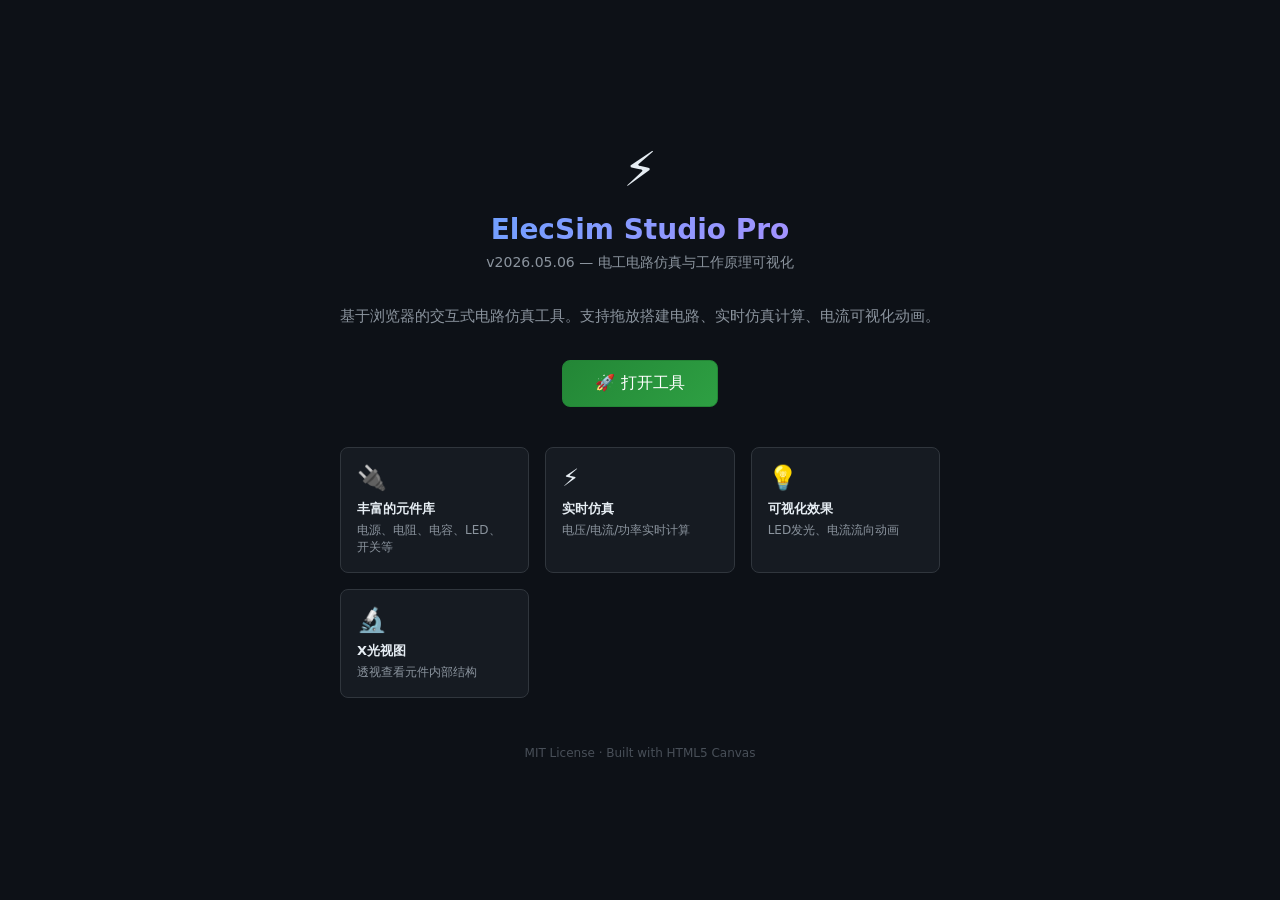
==== home.html @ 3fd150ce "Initial commit: ElecSim Studio Pro - circuit simulation tool - Interactive circuit canvas with grid," ====
<!DOCTYPE html>
<html lang="zh-CN">
<head>
  <meta charset="UTF-8">
  <meta name="viewport" content="width=device-width, initial-scale=1.0">
  <title>ElecSim Studio Pro</title>
  <style>
    * { margin: 0; padding: 0; box-sizing: border-box; }
    body {
      font-family: -apple-system, BlinkMacSystemFont, 'Segoe UI', system-ui, sans-serif;
      background: #0d1117;
      color: #e6edf3;
      display: flex;
      flex-direction: column;
      align-items: center;
      justify-content: center;
      min-height: 100vh;
      padding: 40px 20px;
    }
    .container { max-width: 600px; text-align: center; }
    .logo { font-size: 48px; margin-bottom: 16px; }
    h1 { font-size: 28px; margin-bottom: 8px; background: linear-gradient(135deg, #58a6ff, #bc8cff); -webkit-background-clip: text; -webkit-text-fill-color: transparent; }
    .version { color: #8b949e; font-size: 14px; margin-bottom: 32px; }
    .desc { color: #8b949e; font-size: 15px; line-height: 1.6; margin-bottom: 32px; }
    .btn {
      display: inline-block;
      padding: 12px 32px;
      background: linear-gradient(135deg, #238636, #2ea043);
      color: #fff;
      text-decoration: none;
      border-radius: 8px;
      font-size: 16px;
      font-weight: 500;
      transition: all .2s;
      border: 1px solid #238636;
    }
    .btn:hover { background: linear-gradient(135deg, #2ea043, #3fb950); transform: translateY(-1px); box-shadow: 0 4px 16px rgba(46,160,67,.3); }
    .features { display: grid; grid-template-columns: repeat(auto-fit, minmax(150px, 1fr)); gap: 16px; margin-top: 40px; text-align: left; }
    .feature { background: #161b22; border: 1px solid #30363d; border-radius: 8px; padding: 16px; }
    .feature .icon { font-size: 24px; margin-bottom: 8px; }
    .feature .title { font-size: 13px; font-weight: 600; margin-bottom: 4px; }
    .feature .text { font-size: 12px; color: #8b949e; }
    .footer { margin-top: 48px; font-size: 12px; color: #484f58; }
  </style>
</head>
<body>
  <div class="container">
    <div class="logo">⚡</div>
    <h1>ElecSim Studio Pro</h1>
    <p class="version">v2026.05.06 — 电工电路仿真与工作原理可视化</p>
    <p class="desc">
      基于浏览器的交互式电路仿真工具。支持拖放搭建电路、实时仿真计算、电流可视化动画。
    </p>
    <a href="index.html" class="btn">🚀 打开工具</a>
    <div class="features">
      <div class="feature"><div class="icon">🔌</div><div class="title">丰富的元件库</div><div class="text">电源、电阻、电容、LED、开关等</div></div>
      <div class="feature"><div class="icon">⚡</div><div class="title">实时仿真</div><div class="text">电压/电流/功率实时计算</div></div>
      <div class="feature"><div class="icon">💡</div><div class="title">可视化效果</div><div class="text">LED发光、电流流向动画</div></div>
      <div class="feature"><div class="icon">🔬</div><div class="title">X光视图</div><div class="text">透视查看元件内部结构</div></div>
    </div>
    <div class="footer">MIT License · Built with HTML5 Canvas</div>
  </div>
</body>
</html>
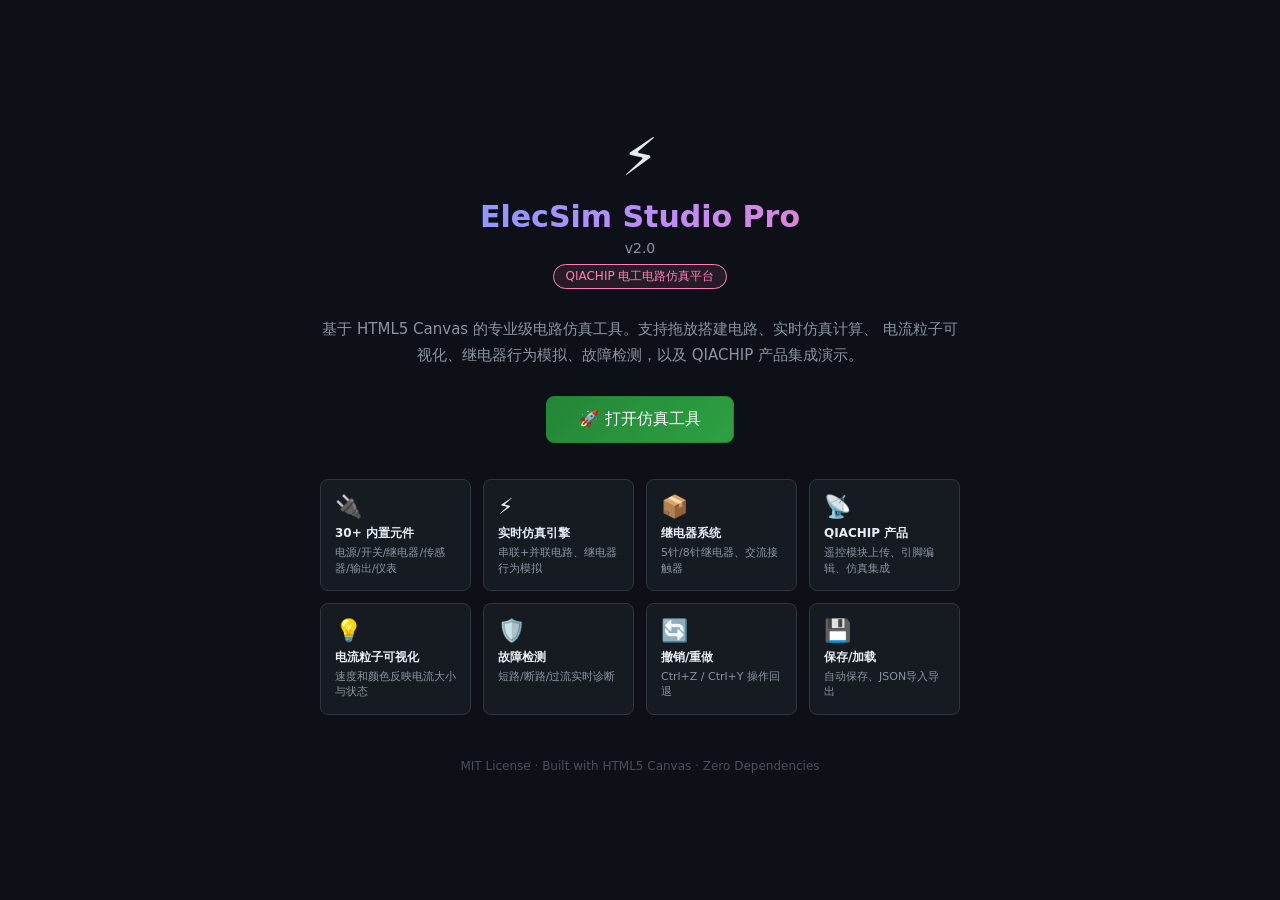
==== commit 7080154e: "feat: ElecSim Studio Pro v2.0 - complete rewrite Major upgrade from v1 (~1347 lines) to v2 (~1800 li" ====
--- a/home.html
+++ b/home.html
@@ -3,7 +3,7 @@
 <head>
   <meta charset="UTF-8">
   <meta name="viewport" content="width=device-width, initial-scale=1.0">
-  <title>ElecSim Studio Pro</title>
+  <title>ElecSim Studio Pro v2.0 - QIACHIP 电工电路仿真平台</title>
   <style>
     * { margin: 0; padding: 0; box-sizing: border-box; }
     body {
@@ -17,11 +17,12 @@
       min-height: 100vh;
       padding: 40px 20px;
     }
-    .container { max-width: 600px; text-align: center; }
-    .logo { font-size: 48px; margin-bottom: 16px; }
-    h1 { font-size: 28px; margin-bottom: 8px; background: linear-gradient(135deg, #58a6ff, #bc8cff); -webkit-background-clip: text; -webkit-text-fill-color: transparent; }
-    .version { color: #8b949e; font-size: 14px; margin-bottom: 32px; }
-    .desc { color: #8b949e; font-size: 15px; line-height: 1.6; margin-bottom: 32px; }
+    .container { max-width: 640px; text-align: center; }
+    .logo { font-size: 52px; margin-bottom: 12px; }
+    h1 { font-size: 30px; margin-bottom: 6px; background: linear-gradient(135deg, #58a6ff, #bc8cff, #ff7eb3); -webkit-background-clip: text; -webkit-text-fill-color: transparent; }
+    .version { color: #8b949e; font-size: 14px; margin-bottom: 8px; }
+    .badge { display: inline-block; padding: 3px 12px; background: rgba(255,126,179,.1); border: 1px solid #ff7eb3; border-radius: 20px; font-size: 12px; color: #ff7eb3; margin-bottom: 28px; }
+    .desc { color: #8b949e; font-size: 15px; line-height: 1.7; margin-bottom: 28px; }
     .btn {
       display: inline-block;
       padding: 12px 32px;
@@ -35,30 +36,36 @@
       border: 1px solid #238636;
     }
     .btn:hover { background: linear-gradient(135deg, #2ea043, #3fb950); transform: translateY(-1px); box-shadow: 0 4px 16px rgba(46,160,67,.3); }
-    .features { display: grid; grid-template-columns: repeat(auto-fit, minmax(150px, 1fr)); gap: 16px; margin-top: 40px; text-align: left; }
-    .feature { background: #161b22; border: 1px solid #30363d; border-radius: 8px; padding: 16px; }
-    .feature .icon { font-size: 24px; margin-bottom: 8px; }
-    .feature .title { font-size: 13px; font-weight: 600; margin-bottom: 4px; }
-    .feature .text { font-size: 12px; color: #8b949e; }
-    .footer { margin-top: 48px; font-size: 12px; color: #484f58; }
+    .features { display: grid; grid-template-columns: repeat(auto-fit, minmax(140px, 1fr)); gap: 12px; margin-top: 36px; text-align: left; }
+    .feature { background: #161b22; border: 1px solid #30363d; border-radius: 8px; padding: 14px; }
+    .feature .icon { font-size: 22px; margin-bottom: 6px; }
+    .feature .title { font-size: 12px; font-weight: 600; margin-bottom: 3px; }
+    .feature .text { font-size: 11px; color: #8b949e; line-height: 1.4; }
+    .footer { margin-top: 44px; font-size: 12px; color: #484f58; }
   </style>
 </head>
 <body>
   <div class="container">
     <div class="logo">⚡</div>
     <h1>ElecSim Studio Pro</h1>
-    <p class="version">v2026.05.06 — 电工电路仿真与工作原理可视化</p>
+    <p class="version">v2.0</p>
+    <div class="badge">QIACHIP 电工电路仿真平台</div>
     <p class="desc">
-      基于浏览器的交互式电路仿真工具。支持拖放搭建电路、实时仿真计算、电流可视化动画。
+      基于 HTML5 Canvas 的专业级电路仿真工具。支持拖放搭建电路、实时仿真计算、
+      电流粒子可视化、继电器行为模拟、故障检测，以及 QIACHIP 产品集成演示。
     </p>
-    <a href="index.html" class="btn">🚀 打开工具</a>
+    <a href="index.html" class="btn">🚀 打开仿真工具</a>
     <div class="features">
-      <div class="feature"><div class="icon">🔌</div><div class="title">丰富的元件库</div><div class="text">电源、电阻、电容、LED、开关等</div></div>
-      <div class="feature"><div class="icon">⚡</div><div class="title">实时仿真</div><div class="text">电压/电流/功率实时计算</div></div>
-      <div class="feature"><div class="icon">💡</div><div class="title">可视化效果</div><div class="text">LED发光、电流流向动画</div></div>
-      <div class="feature"><div class="icon">🔬</div><div class="title">X光视图</div><div class="text">透视查看元件内部结构</div></div>
+      <div class="feature"><div class="icon">🔌</div><div class="title">30+ 内置元件</div><div class="text">电源/开关/继电器/传感器/输出/仪表</div></div>
+      <div class="feature"><div class="icon">⚡</div><div class="title">实时仿真引擎</div><div class="text">串联+并联电路、继电器行为模拟</div></div>
+      <div class="feature"><div class="icon">📦</div><div class="title">继电器系统</div><div class="text">5针/8针继电器、交流接触器</div></div>
+      <div class="feature"><div class="icon">📡</div><div class="title">QIACHIP 产品</div><div class="text">遥控模块上传、引脚编辑、仿真集成</div></div>
+      <div class="feature"><div class="icon">💡</div><div class="title">电流粒子可视化</div><div class="text">速度和颜色反映电流大小与状态</div></div>
+      <div class="feature"><div class="icon">🛡️</div><div class="title">故障检测</div><div class="text">短路/断路/过流实时诊断</div></div>
+      <div class="feature"><div class="icon">🔄</div><div class="title">撤销/重做</div><div class="text">Ctrl+Z / Ctrl+Y 操作回退</div></div>
+      <div class="feature"><div class="icon">💾</div><div class="title">保存/加载</div><div class="text">自动保存、JSON导入导出</div></div>
     </div>
-    <div class="footer">MIT License · Built with HTML5 Canvas</div>
+    <div class="footer">MIT License · Built with HTML5 Canvas · Zero Dependencies</div>
   </div>
 </body>
-</html>
+</html>
